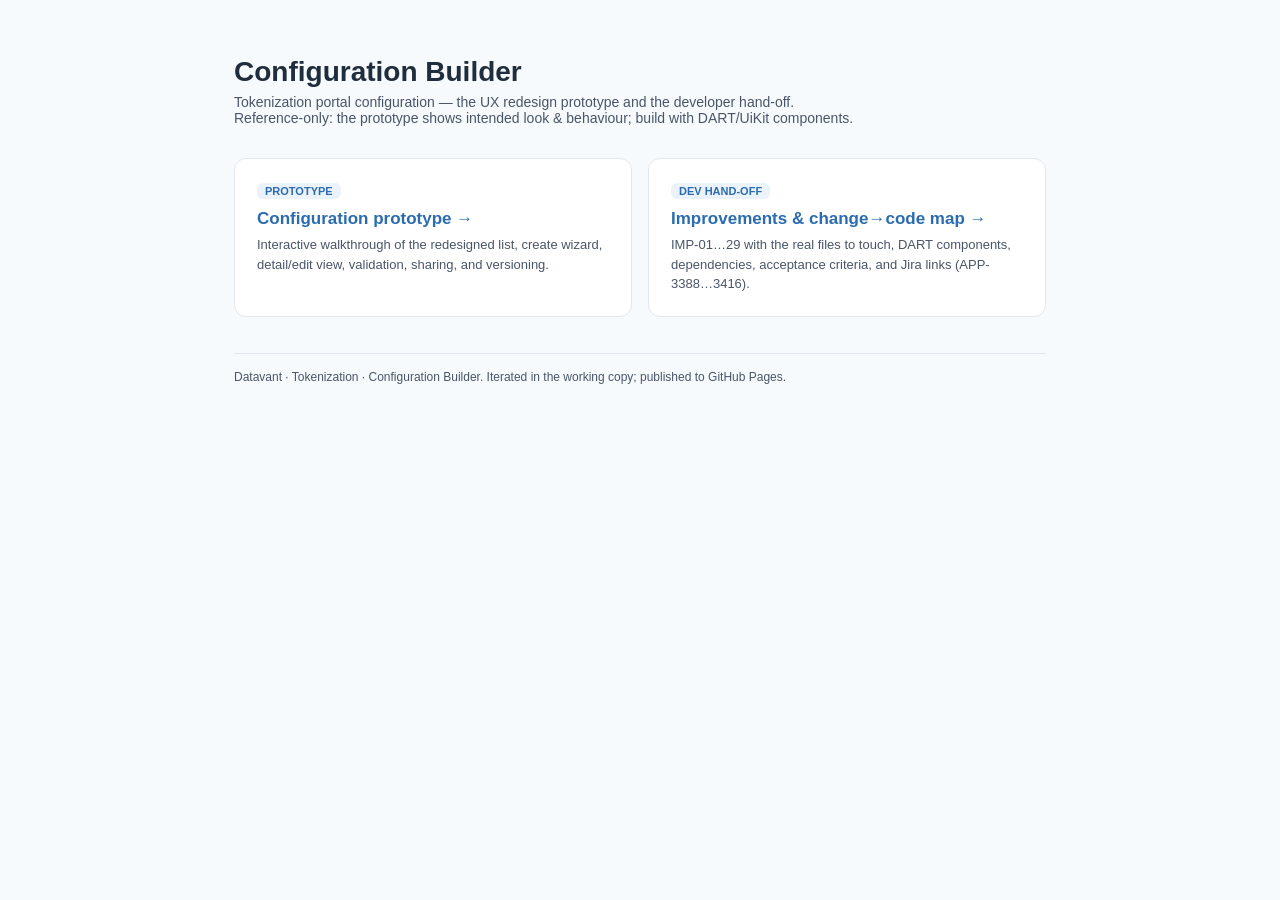
==== Prototypes/Configuration Builder/index.html @ 383c7661 "Add Configuration Builder: prototype + dev hand-off" ====
<!DOCTYPE html>
<html lang="en">
<head>
<meta charset="utf-8"/>
<meta name="viewport" content="width=device-width, initial-scale=1"/>
<title>Configuration Builder — Tokenization</title>
<style>
  :root{ color-scheme: light; --navy:#1F2D3D; --slate:#4A5568; --blue:#2B6CB0; --blue-bg:#EBF2FA; --line:#E2E8F0; --bg:#F7FAFC; --card:#fff; --font:-apple-system,BlinkMacSystemFont,"Segoe UI",Roboto,Arial,sans-serif; }
  *{box-sizing:border-box}
  body{margin:0;font-family:var(--font);color:var(--navy);background:var(--bg)}
  .wrap{max-width:860px;margin:0 auto;padding:56px 24px 80px}
  h1{font-size:28px;margin:0 0 6px}
  .sub{color:var(--slate);font-size:14px;margin:0 0 32px;max-width:620px}
  .cards{display:grid;grid-template-columns:repeat(auto-fit,minmax(280px,1fr));gap:16px}
  a.card{display:block;background:var(--card);border:1px solid var(--line);border-radius:12px;padding:22px;text-decoration:none;color:inherit;transition:box-shadow .12s,transform .12s}
  a.card:hover{box-shadow:0 8px 24px rgba(31,45,61,.10);transform:translateY(-1px)}
  a.card h2{margin:0 0 6px;font-size:17px;color:var(--blue)}
  a.card p{margin:0;font-size:13px;color:var(--slate);line-height:1.5}
  .pill{display:inline-block;font-size:11px;font-weight:700;background:var(--blue-bg);color:var(--blue);border-radius:6px;padding:2px 8px;margin-bottom:10px}
  footer{margin-top:36px;color:var(--slate);font-size:12px;border-top:1px solid var(--line);padding-top:16px}
</style>
</head>
<body>
  <div class="wrap">
    <h1>Configuration Builder</h1>
    <p class="sub">Tokenization portal configuration — the UX redesign prototype and the developer hand-off. Reference-only: the prototype shows intended look &amp; behaviour; build with DART/UiKit components.</p>
    <div class="cards">
      <a class="card" href="config-page.html">
        <span class="pill">PROTOTYPE</span>
        <h2>Configuration prototype →</h2>
        <p>Interactive walkthrough of the redesigned list, create wizard, detail/edit view, validation, sharing, and versioning.</p>
      </a>
      <a class="card" href="Config-Improvements-Handoff.html">
        <span class="pill">DEV HAND-OFF</span>
        <h2>Improvements &amp; change→code map →</h2>
        <p>IMP-01…29 with the real files to touch, DART components, dependencies, acceptance criteria, and Jira links (APP-3388…3416).</p>
      </a>
    </div>
    <footer>Datavant · Tokenization · Configuration Builder. Iterated in the working copy; published to GitHub Pages.</footer>
  </div>
</body>
</html>
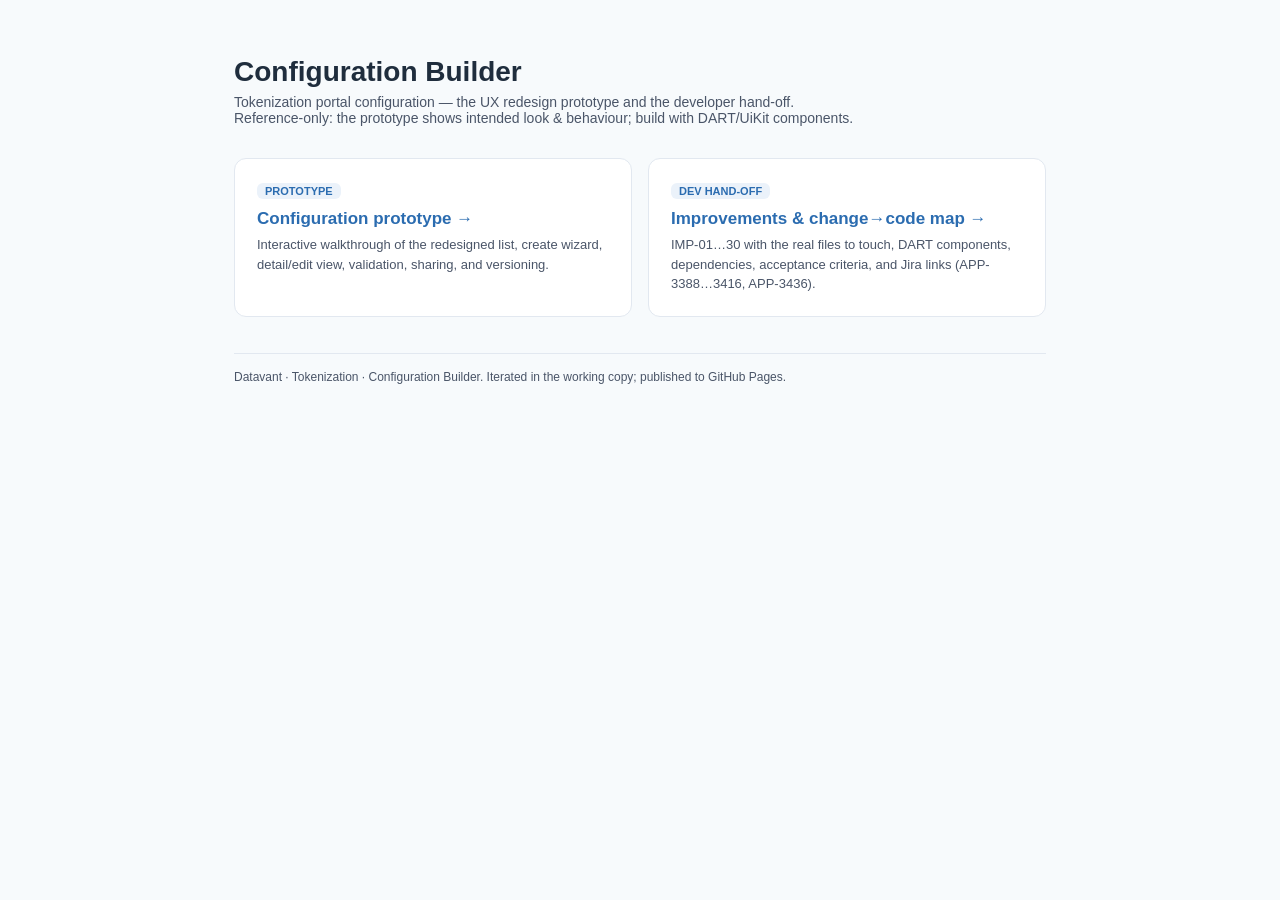
==== commit 87a7f532: "IMP-30: list-view filtering (Tokens/Site/Search clear affordances); handoff + Jira APP-3436" ====
--- a/Prototypes/Configuration Builder/index.html
+++ b/Prototypes/Configuration Builder/index.html
@@ -33,7 +33,7 @@
       <a class="card" href="Config-Improvements-Handoff.html">
         <span class="pill">DEV HAND-OFF</span>
         <h2>Improvements &amp; change→code map →</h2>
-        <p>IMP-01…29 with the real files to touch, DART components, dependencies, acceptance criteria, and Jira links (APP-3388…3416).</p>
+        <p>IMP-01…30 with the real files to touch, DART components, dependencies, acceptance criteria, and Jira links (APP-3388…3416, APP-3436).</p>
       </a>
     </div>
     <footer>Datavant · Tokenization · Configuration Builder. Iterated in the working copy; published to GitHub Pages.</footer>
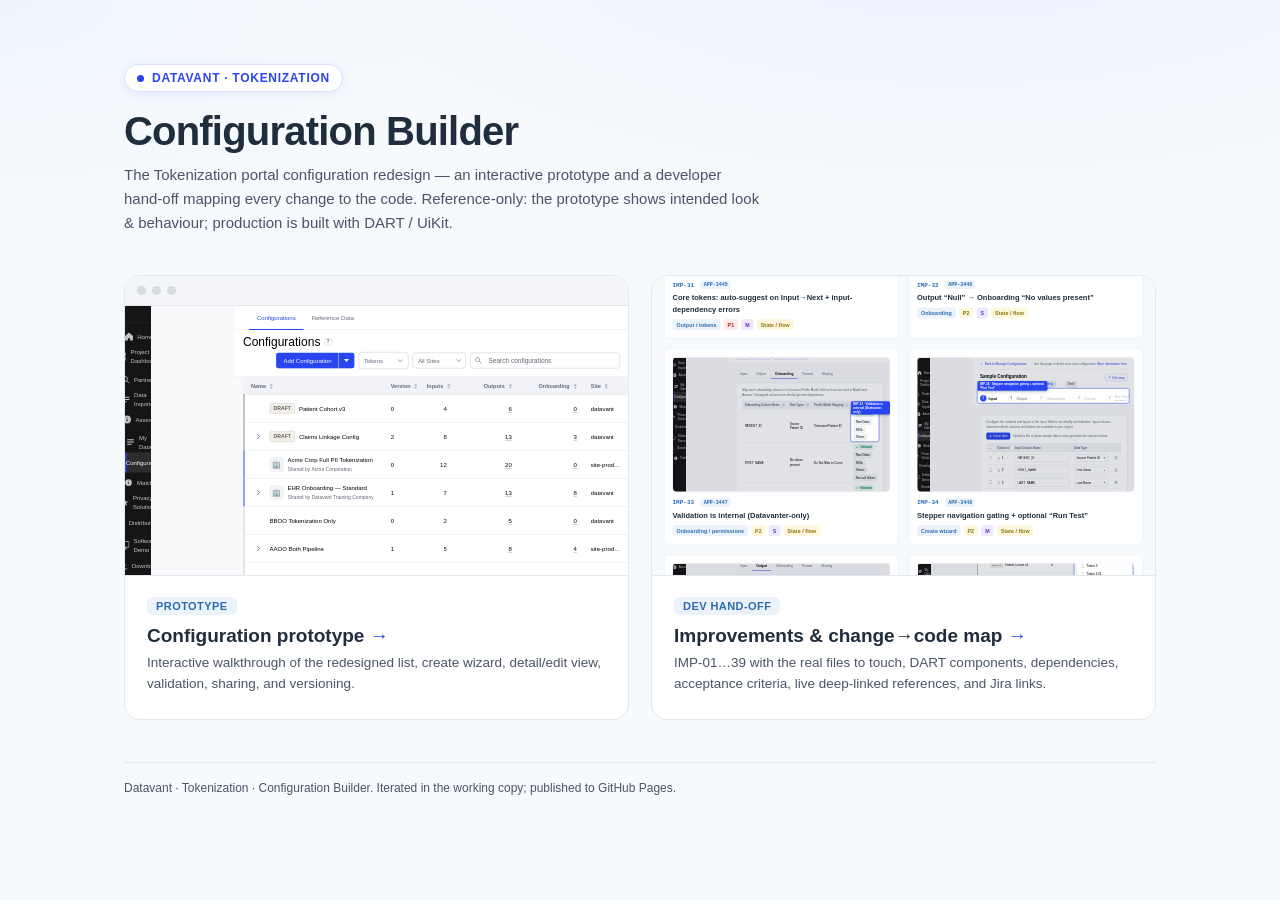
==== commit 463c9570: "Hand-off: bigger live-preview grid + explainer; action-driven references" ====
--- a/Prototypes/Configuration Builder/index.html
+++ b/Prototypes/Configuration Builder/index.html
@@ -5,37 +5,68 @@
 <meta name="viewport" content="width=device-width, initial-scale=1"/>
 <title>Configuration Builder — Tokenization</title>
 <style>
-  :root{ color-scheme: light; --navy:#1F2D3D; --slate:#4A5568; --blue:#2B6CB0; --blue-bg:#EBF2FA; --line:#E2E8F0; --bg:#F7FAFC; --card:#fff; --font:-apple-system,BlinkMacSystemFont,"Segoe UI",Roboto,Arial,sans-serif; }
+  :root{ color-scheme: light; --navy:#1F2D3D; --slate:#4A5568; --blue:#2B6CB0; --dvblue:#2945f0; --blue-bg:#EBF2FA; --line:#E2E8F0; --bg:#F7FAFC; --card:#fff; --font:-apple-system,BlinkMacSystemFont,"Segoe UI",Roboto,Arial,sans-serif; }
   *{box-sizing:border-box}
-  body{margin:0;font-family:var(--font);color:var(--navy);background:var(--bg)}
-  .wrap{max-width:860px;margin:0 auto;padding:56px 24px 80px}
-  h1{font-size:28px;margin:0 0 6px}
-  .sub{color:var(--slate);font-size:14px;margin:0 0 32px;max-width:620px}
-  .cards{display:grid;grid-template-columns:repeat(auto-fit,minmax(280px,1fr));gap:16px}
-  a.card{display:block;background:var(--card);border:1px solid var(--line);border-radius:12px;padding:22px;text-decoration:none;color:inherit;transition:box-shadow .12s,transform .12s}
-  a.card:hover{box-shadow:0 8px 24px rgba(31,45,61,.10);transform:translateY(-1px)}
-  a.card h2{margin:0 0 6px;font-size:17px;color:var(--blue)}
-  a.card p{margin:0;font-size:13px;color:var(--slate);line-height:1.5}
-  .pill{display:inline-block;font-size:11px;font-weight:700;background:var(--blue-bg);color:var(--blue);border-radius:6px;padding:2px 8px;margin-bottom:10px}
-  footer{margin-top:36px;color:var(--slate);font-size:12px;border-top:1px solid var(--line);padding-top:16px}
+  body{margin:0;font-family:var(--font);color:var(--navy);background:
+    radial-gradient(1200px 480px at 75% -10%, #eaf0ff 0%, rgba(234,240,255,0) 60%),
+    radial-gradient(900px 420px at 0% 0%, #eef6ff 0%, rgba(238,246,255,0) 55%), var(--bg);
+    min-height:100vh}
+  .wrap{max-width:1080px;margin:0 auto;padding:64px 24px 90px}
+  .eyebrow{display:inline-flex;align-items:center;gap:8px;font-size:12px;font-weight:700;letter-spacing:.06em;text-transform:uppercase;color:var(--dvblue);background:#fff;border:1px solid #d9e0ff;border-radius:999px;padding:6px 12px;margin-bottom:18px;box-shadow:0 2px 8px rgba(41,69,240,.08)}
+  .eyebrow .dot{width:7px;height:7px;border-radius:50%;background:var(--dvblue)}
+  h1{font-size:40px;line-height:1.08;margin:0 0 10px;letter-spacing:-.02em}
+  .sub{color:var(--slate);font-size:15px;margin:0 0 40px;max-width:640px;line-height:1.6}
+  .cards{display:grid;grid-template-columns:repeat(auto-fit,minmax(420px,1fr));gap:22px}
+  a.card{display:flex;flex-direction:column;background:var(--card);border:1px solid var(--line);border-radius:16px;overflow:hidden;text-decoration:none;color:inherit;transition:box-shadow .15s,transform .15s}
+  a.card:hover{box-shadow:0 16px 44px rgba(31,45,61,.16);transform:translateY(-2px)}
+  /* Live preview window on top of each card */
+  .shot{position:relative;height:300px;overflow:hidden;background:#fff;border-bottom:1px solid var(--line)}
+  .shot .bar{position:absolute;top:0;left:0;right:0;height:30px;background:#f3f5f9;border-bottom:1px solid var(--line);display:flex;align-items:center;gap:6px;padding:0 12px;z-index:2}
+  .shot .bar i{width:9px;height:9px;border-radius:50%;background:#d7dbe3;display:inline-block}
+  .shot iframe{position:absolute;top:30px;left:0;width:200%;height:1180px;border:0;transform:scale(.5);transform-origin:top left;pointer-events:none}
+  .shot .veil{position:absolute;inset:0;z-index:3} /* keeps the whole card the click target */
+  .body{padding:20px 22px 24px}
+  .pill{display:inline-block;font-size:11px;font-weight:700;letter-spacing:.04em;background:var(--blue-bg);color:var(--blue);border-radius:6px;padding:3px 9px;margin-bottom:10px}
+  .card h2{margin:0 0 6px;font-size:19px;color:var(--navy)}
+  .card h2 .arr{color:var(--dvblue)}
+  .card p{margin:0;font-size:13.5px;color:var(--slate);line-height:1.55}
+  footer{margin-top:42px;color:var(--slate);font-size:12px;border-top:1px solid var(--line);padding-top:18px}
 </style>
 </head>
 <body>
   <div class="wrap">
+    <span class="eyebrow"><span class="dot"></span> Datavant · Tokenization</span>
     <h1>Configuration Builder</h1>
-    <p class="sub">Tokenization portal configuration — the UX redesign prototype and the developer hand-off. Reference-only: the prototype shows intended look &amp; behaviour; build with DART/UiKit components.</p>
+    <p class="sub">The Tokenization portal configuration redesign — an interactive prototype and a developer hand-off mapping every change to the code. Reference-only: the prototype shows intended look &amp; behaviour; production is built with DART / UiKit.</p>
+
     <div class="cards">
       <a class="card" href="config-page.html">
-        <span class="pill">PROTOTYPE</span>
-        <h2>Configuration prototype →</h2>
-        <p>Interactive walkthrough of the redesigned list, create wizard, detail/edit view, validation, sharing, and versioning.</p>
+        <div class="shot">
+          <div class="bar"><i></i><i></i><i></i></div>
+          <iframe src="config-page.html#v=landing&embed=1" loading="lazy" title="Prototype preview"></iframe>
+          <span class="veil"></span>
+        </div>
+        <div class="body">
+          <span class="pill">PROTOTYPE</span>
+          <h2>Configuration prototype <span class="arr">→</span></h2>
+          <p>Interactive walkthrough of the redesigned list, create wizard, detail/edit view, validation, sharing, and versioning.</p>
+        </div>
       </a>
+
       <a class="card" href="Config-Improvements-Handoff.html">
-        <span class="pill">DEV HAND-OFF</span>
-        <h2>Improvements &amp; change→code map →</h2>
-        <p>IMP-01…30 with the real files to touch, DART components, dependencies, acceptance criteria, and Jira links (APP-3388…3416, APP-3436).</p>
+        <div class="shot">
+          <div class="bar"><i></i><i></i><i></i></div>
+          <iframe src="Config-Improvements-Handoff.html" loading="lazy" title="Hand-off preview"></iframe>
+          <span class="veil"></span>
+        </div>
+        <div class="body">
+          <span class="pill">DEV HAND-OFF</span>
+          <h2>Improvements &amp; change→code map <span class="arr">→</span></h2>
+          <p>IMP-01…39 with the real files to touch, DART components, dependencies, acceptance criteria, live deep-linked references, and Jira links.</p>
+        </div>
       </a>
     </div>
+
     <footer>Datavant · Tokenization · Configuration Builder. Iterated in the working copy; published to GitHub Pages.</footer>
   </div>
 </body>
